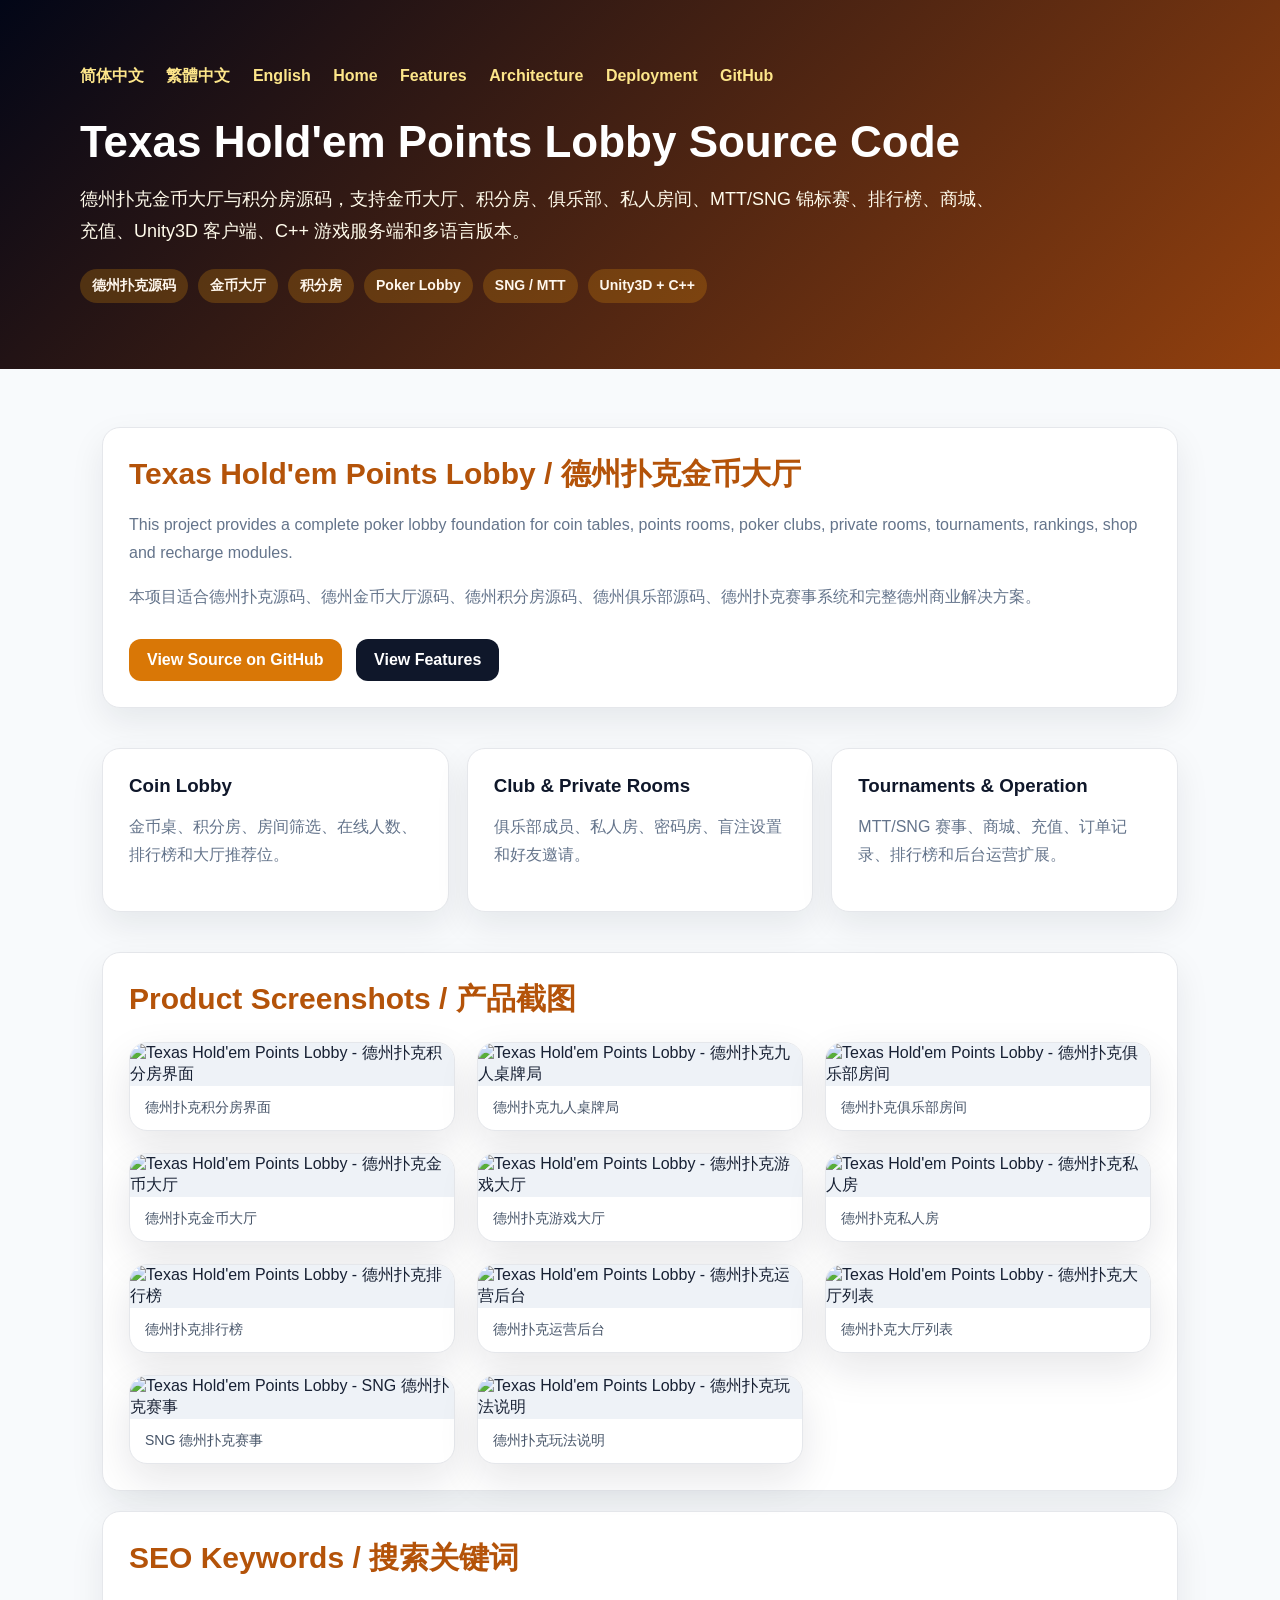
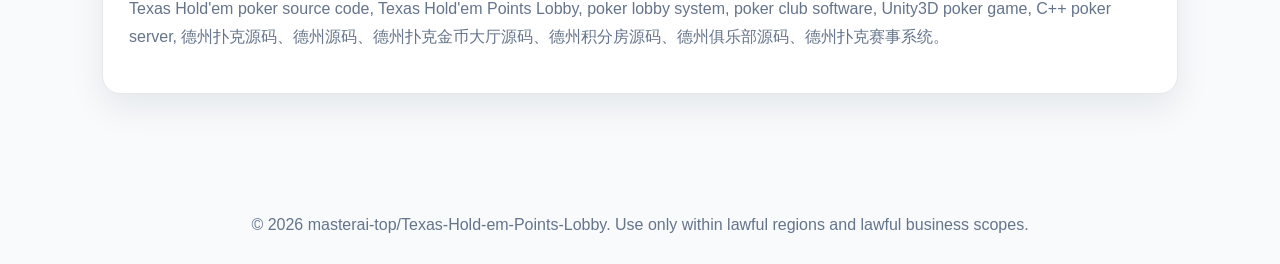
==== docs/index.html @ 61863d90 "Add files via upload" ====
<!doctype html>
<html lang="zh-CN">
<head>
  <meta name="google-site-verification" content="rrp5Uvgzi-1-rMxUBfhV3wjlNrFqzwnqiA4e3qsOLEM" />
  <meta charset="utf-8">
  <meta name="viewport" content="width=device-width, initial-scale=1">
  <title>Texas Hold'em Points Lobby Source Code - 德州扑克金币大厅与积分房源码</title>
  <meta name="description" content="德州扑克金币大厅与积分房源码，支持金币大厅、积分房、俱乐部、私人房间、MTT/SNG 锦标赛、排行榜、商城、充值、Unity3D 客户端、C++ 游戏服务端和多语言版本。">
  <meta name="keywords" content="德州扑克源码, 德州源码, 德州扑克金币大厅源码, 德州积分房源码, 德州俱乐部源码, Texas Hold'em Points Lobby, Poker Lobby System, Unity3D Poker Game, C++ Poker Server">
  <link rel="canonical" href="https://masterai-top.github.io/Texas-Hold-em-Points-Lobby/">
  <link rel="alternate" hreflang="zh-Hans" href="https://masterai-top.github.io/Texas-Hold-em-Points-Lobby/zh-cn/">
  <link rel="alternate" hreflang="zh-Hant" href="https://masterai-top.github.io/Texas-Hold-em-Points-Lobby/zh-tw/">
  <link rel="alternate" hreflang="en" href="https://masterai-top.github.io/Texas-Hold-em-Points-Lobby/en/">
  <link rel="alternate" hreflang="x-default" href="https://masterai-top.github.io/Texas-Hold-em-Points-Lobby/">
  <meta property="og:title" content="Texas Hold'em Points Lobby Source Code">
  <meta property="og:description" content="德州扑克金币大厅与积分房源码，支持金币大厅、积分房、俱乐部、私人房间、MTT/SNG 锦标赛、排行榜、商城充值和多语言版本。">
  <meta property="og:image" content="https://masterai-top.github.io/Texas-Hold-em-Points-Lobby/Assets/screenshots/dating.jpg">
  <style>
    :root {
      --bg:#f8fafc; --card:#ffffff; --text:#172033; --muted:#64748b;
      --gold:#b45309; --gold2:#d97706; --line:#e5e7eb; --dark:#0f172a;
    }
    * { box-sizing:border-box; }
    body { margin:0; font-family:Arial, Helvetica, sans-serif; background:var(--bg); color:var(--text); }
    header { padding:66px 24px; background:linear-gradient(135deg,#020617,#92400e); color:#fff; }
    .wrap { max-width:1120px; margin:0 auto; }
    nav { margin-bottom:30px; }
    nav a { color:#fde68a; margin-right:18px; text-decoration:none; font-weight:700; }
    h1 { font-size:44px; line-height:1.12; margin:18px 0 14px; }
    header p { max-width:920px; color:#fffbeb; font-size:18px; line-height:1.75; }
    main { max-width:1120px; margin:0 auto; padding:38px 22px 72px; }
    h2 { color:var(--gold); font-size:30px; margin:0 0 14px; }
    h3 { margin:0 0 10px; color:#0f172a; }
    p, li { color:var(--muted); line-height:1.75; }
    .card { background:var(--card); border:1px solid var(--line); border-radius:18px; padding:26px; margin:20px 0; box-shadow:0 14px 34px rgba(15,23,42,.08); }
    .grid { display:grid; grid-template-columns:repeat(auto-fit,minmax(240px,1fr)); gap:18px; }
    .badges { display:flex; flex-wrap:wrap; gap:10px; margin-top:22px; }
    .badge { display:inline-block; padding:8px 12px; border-radius:999px; background:rgba(245,158,11,.22); color:#fff7ed; font-size:14px; font-weight:700; }
    .btn { display:inline-block; padding:12px 18px; border-radius:12px; text-decoration:none; font-weight:700; background:var(--gold2); color:#fff; margin-right:10px; margin-top:12px; }
    .btn.secondary { background:var(--dark); }
    .screenshot-grid { display:grid; grid-template-columns:repeat(auto-fit,minmax(260px,1fr)); gap:22px; margin-top:22px; }
    .screenshot-grid figure { margin:0; background:#fff; border:1px solid var(--line); border-radius:18px; overflow:hidden; box-shadow:0 16px 40px rgba(15,23,42,.10); }
    .screenshot-grid img { width:100%; height:auto; display:block; background:#eef2f7; }
    .screenshot-grid figcaption { padding:13px 15px; color:#475569; font-size:14px; border-top:1px solid #eef2f7; }
    code { background:#f1f5f9; padding:2px 6px; border-radius:6px; color:#0f172a; }
    footer { padding:30px; text-align:center; color:var(--muted); }
  </style>
</head>
<body>
  <header>
    <div class="wrap">
      <nav>
        <a href="zh-cn/">简体中文</a>
        <a href="zh-tw/">繁體中文</a>
        <a href="en/">English</a>
        <a href="./">Home</a>
        <a href="features.html">Features</a>
        <a href="architecture.html">Architecture</a>
        <a href="deployment.html">Deployment</a>
        <a href="https://github.com/masterai-top/Texas-Hold-em-Points-Lobby">GitHub</a>
      </nav>
      <h1>Texas Hold'em Points Lobby Source Code</h1>
      <p>德州扑克金币大厅与积分房源码，支持金币大厅、积分房、俱乐部、私人房间、MTT/SNG 锦标赛、排行榜、商城、充值、Unity3D 客户端、C++ 游戏服务端和多语言版本。</p>
      <div class="badges">
        <span class="badge">德州扑克源码</span><span class="badge">金币大厅</span><span class="badge">积分房</span>
        <span class="badge">Poker Lobby</span><span class="badge">SNG / MTT</span><span class="badge">Unity3D + C++</span>
      </div>
    </div>
  </header>
  <main>
    <section class="card">
      <h2>Texas Hold'em Points Lobby / 德州扑克金币大厅</h2>
      <p>This project provides a complete poker lobby foundation for coin tables, points rooms, poker clubs, private rooms, tournaments, rankings, shop and recharge modules.</p>
      <p>本项目适合德州扑克源码、德州金币大厅源码、德州积分房源码、德州俱乐部源码、德州扑克赛事系统和完整德州商业解决方案。</p>
      <a class="btn" href="https://github.com/masterai-top/Texas-Hold-em-Points-Lobby">View Source on GitHub</a>
      <a class="btn secondary" href="features.html">View Features</a>
    </section>
    <section class="grid">
      <div class="card"><h3>Coin Lobby</h3><p>金币桌、积分房、房间筛选、在线人数、排行榜和大厅推荐位。</p></div>
      <div class="card"><h3>Club & Private Rooms</h3><p>俱乐部成员、私人房、密码房、盲注设置和好友邀请。</p></div>
      <div class="card"><h3>Tournaments & Operation</h3><p>MTT/SNG 赛事、商城、充值、订单记录、排行榜和后台运营扩展。</p></div>
    </section>
    <section class="card" id="screenshots">
      <h2>Product Screenshots / 产品截图</h2>
      <div class="screenshot-grid">
        <figure>
          <img src="Assets/screenshots/03.jpg" alt="Texas Hold'em Points Lobby - 德州扑克积分房界面" loading="lazy">
          <figcaption>德州扑克积分房界面</figcaption>
        </figure>
        <figure>
          <img src="Assets/screenshots/06-9.jpg" alt="Texas Hold'em Points Lobby - 德州扑克九人桌牌局" loading="lazy">
          <figcaption>德州扑克九人桌牌局</figcaption>
        </figure>
        <figure>
          <img src="Assets/screenshots/07.jpg" alt="Texas Hold'em Points Lobby - 德州扑克俱乐部房间" loading="lazy">
          <figcaption>德州扑克俱乐部房间</figcaption>
        </figure>
        <figure>
          <img src="Assets/screenshots/08.jpg" alt="Texas Hold'em Points Lobby - 德州扑克金币大厅" loading="lazy">
          <figcaption>德州扑克金币大厅</figcaption>
        </figure>
        <figure>
          <img src="Assets/screenshots/33.png" alt="Texas Hold'em Points Lobby - 德州扑克游戏大厅" loading="lazy">
          <figcaption>德州扑克游戏大厅</figcaption>
        </figure>
        <figure>
          <img src="Assets/screenshots/44.jpg" alt="Texas Hold'em Points Lobby - 德州扑克私人房" loading="lazy">
          <figcaption>德州扑克私人房</figcaption>
        </figure>
        <figure>
          <img src="Assets/screenshots/88.png" alt="Texas Hold'em Points Lobby - 德州扑克排行榜" loading="lazy">
          <figcaption>德州扑克排行榜</figcaption>
        </figure>
        <figure>
          <img src="Assets/screenshots/99.jpg" alt="Texas Hold'em Points Lobby - 德州扑克运营后台" loading="lazy">
          <figcaption>德州扑克运营后台</figcaption>
        </figure>
        <figure>
          <img src="Assets/screenshots/dating.jpg" alt="Texas Hold'em Points Lobby - 德州扑克大厅列表" loading="lazy">
          <figcaption>德州扑克大厅列表</figcaption>
        </figure>
        <figure>
          <img src="Assets/screenshots/sng.jpg" alt="Texas Hold'em Points Lobby - SNG 德州扑克赛事" loading="lazy">
          <figcaption>SNG 德州扑克赛事</figcaption>
        </figure>
        <figure>
          <img src="Assets/screenshots/wanfa.jpg" alt="Texas Hold'em Points Lobby - 德州扑克玩法说明" loading="lazy">
          <figcaption>德州扑克玩法说明</figcaption>
        </figure>
      </div>
    </section>
    <section class="card">
      <h2>SEO Keywords / 搜索关键词</h2>
      <p>Texas Hold'em poker source code, Texas Hold'em Points Lobby, poker lobby system, poker club software, Unity3D poker game, C++ poker server, 德州扑克源码、德州源码、德州扑克金币大厅源码、德州积分房源码、德州俱乐部源码、德州扑克赛事系统。</p>
    </section>
  </main>
  <footer>© 2026 masterai-top/Texas-Hold-em-Points-Lobby. Use only within lawful regions and lawful business scopes.</footer>
</body>
</html>
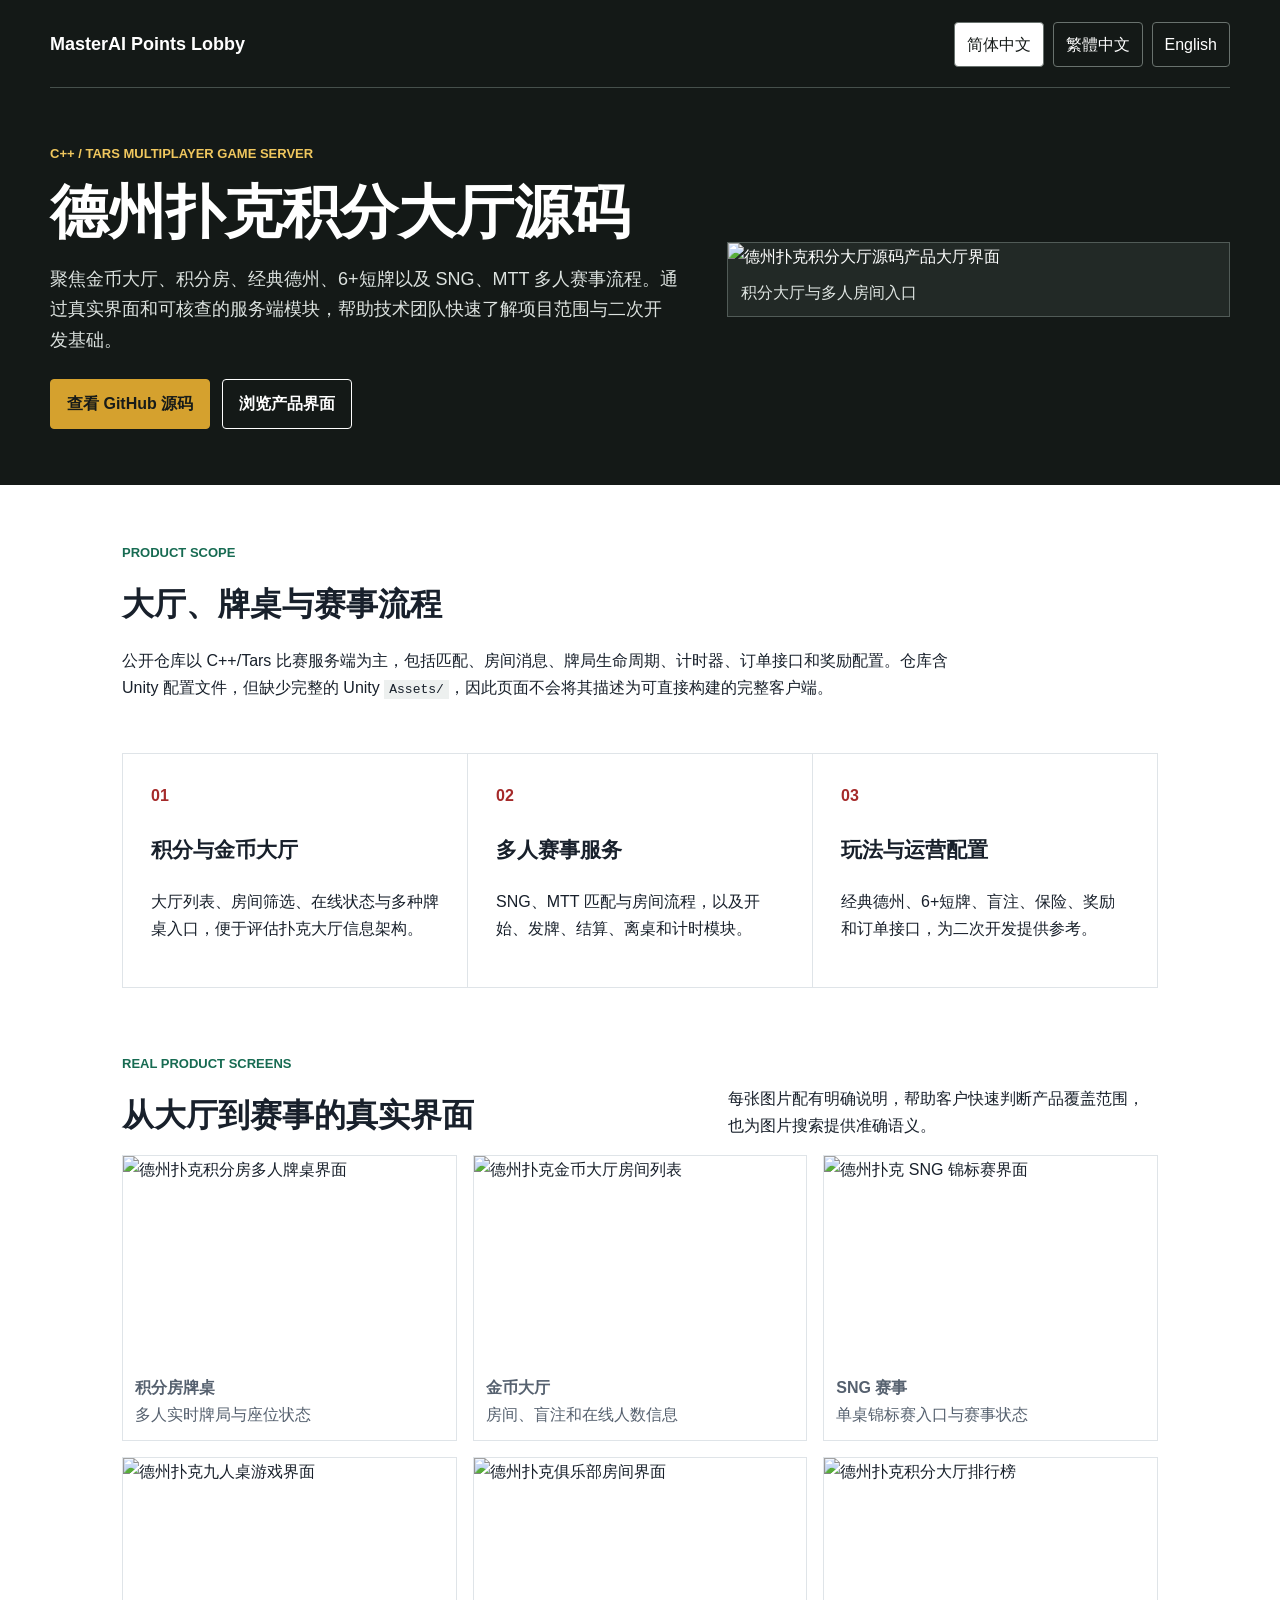
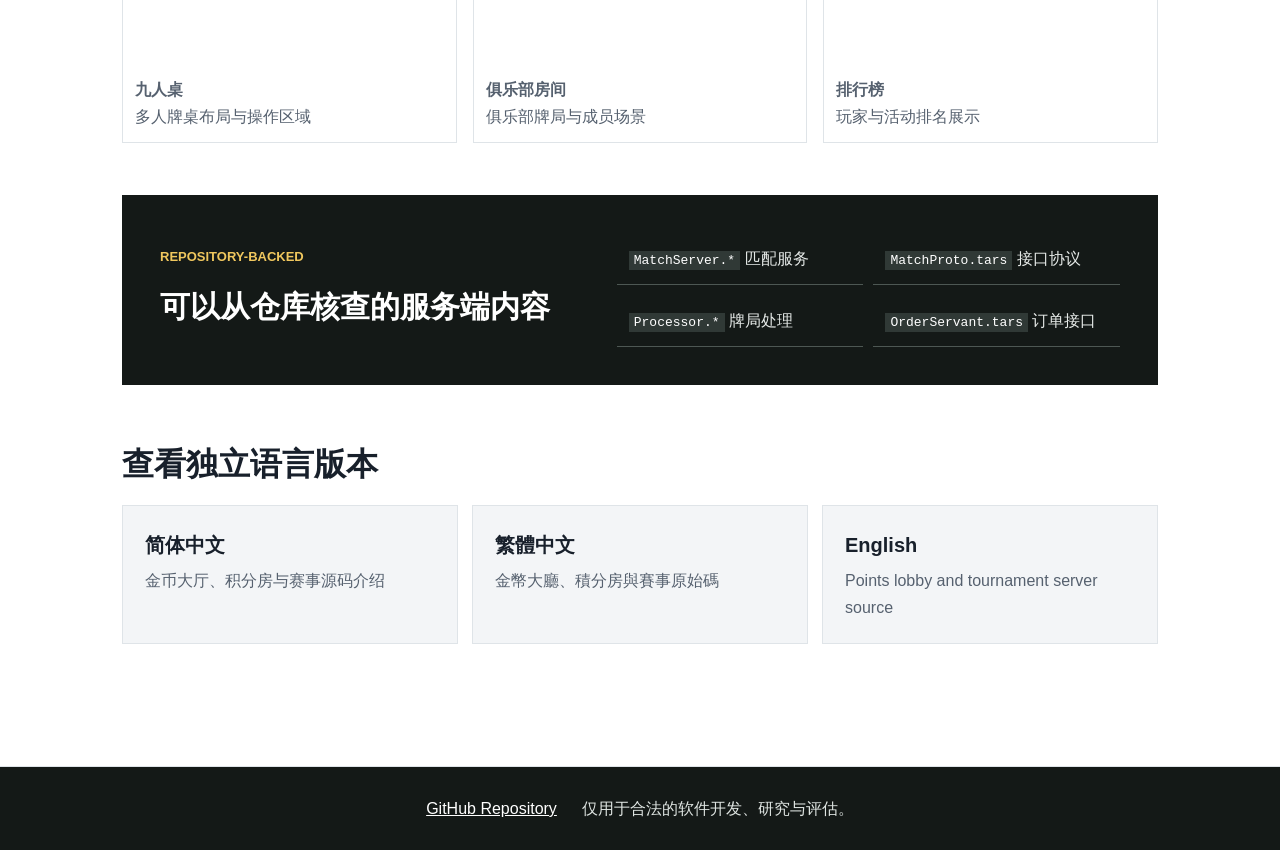
==== commit 3785d9f2: "Add files via upload" ====
--- a/docs/index.html
+++ b/docs/index.html
@@ -1,139 +1,8 @@
-<!doctype html>
-<html lang="zh-CN">
-<head>
-  <meta name="google-site-verification" content="rrp5Uvgzi-1-rMxUBfhV3wjlNrFqzwnqiA4e3qsOLEM" />
-  <meta charset="utf-8">
-  <meta name="viewport" content="width=device-width, initial-scale=1">
-  <title>Texas Hold'em Points Lobby Source Code - 德州扑克金币大厅与积分房源码</title>
-  <meta name="description" content="德州扑克金币大厅与积分房源码，支持金币大厅、积分房、俱乐部、私人房间、MTT/SNG 锦标赛、排行榜、商城、充值、Unity3D 客户端、C++ 游戏服务端和多语言版本。">
-  <meta name="keywords" content="德州扑克源码, 德州源码, 德州扑克金币大厅源码, 德州积分房源码, 德州俱乐部源码, Texas Hold'em Points Lobby, Poker Lobby System, Unity3D Poker Game, C++ Poker Server">
-  <link rel="canonical" href="https://masterai-top.github.io/Texas-Hold-em-Points-Lobby/">
-  <link rel="alternate" hreflang="zh-Hans" href="https://masterai-top.github.io/Texas-Hold-em-Points-Lobby/zh-cn/">
-  <link rel="alternate" hreflang="zh-Hant" href="https://masterai-top.github.io/Texas-Hold-em-Points-Lobby/zh-tw/">
-  <link rel="alternate" hreflang="en" href="https://masterai-top.github.io/Texas-Hold-em-Points-Lobby/en/">
-  <link rel="alternate" hreflang="x-default" href="https://masterai-top.github.io/Texas-Hold-em-Points-Lobby/">
-  <meta property="og:title" content="Texas Hold'em Points Lobby Source Code">
-  <meta property="og:description" content="德州扑克金币大厅与积分房源码，支持金币大厅、积分房、俱乐部、私人房间、MTT/SNG 锦标赛、排行榜、商城充值和多语言版本。">
-  <meta property="og:image" content="https://masterai-top.github.io/Texas-Hold-em-Points-Lobby/Assets/screenshots/dating.jpg">
-  <style>
-    :root {
-      --bg:#f8fafc; --card:#ffffff; --text:#172033; --muted:#64748b;
-      --gold:#b45309; --gold2:#d97706; --line:#e5e7eb; --dark:#0f172a;
-    }
-    * { box-sizing:border-box; }
-    body { margin:0; font-family:Arial, Helvetica, sans-serif; background:var(--bg); color:var(--text); }
-    header { padding:66px 24px; background:linear-gradient(135deg,#020617,#92400e); color:#fff; }
-    .wrap { max-width:1120px; margin:0 auto; }
-    nav { margin-bottom:30px; }
-    nav a { color:#fde68a; margin-right:18px; text-decoration:none; font-weight:700; }
-    h1 { font-size:44px; line-height:1.12; margin:18px 0 14px; }
-    header p { max-width:920px; color:#fffbeb; font-size:18px; line-height:1.75; }
-    main { max-width:1120px; margin:0 auto; padding:38px 22px 72px; }
-    h2 { color:var(--gold); font-size:30px; margin:0 0 14px; }
-    h3 { margin:0 0 10px; color:#0f172a; }
-    p, li { color:var(--muted); line-height:1.75; }
-    .card { background:var(--card); border:1px solid var(--line); border-radius:18px; padding:26px; margin:20px 0; box-shadow:0 14px 34px rgba(15,23,42,.08); }
-    .grid { display:grid; grid-template-columns:repeat(auto-fit,minmax(240px,1fr)); gap:18px; }
-    .badges { display:flex; flex-wrap:wrap; gap:10px; margin-top:22px; }
-    .badge { display:inline-block; padding:8px 12px; border-radius:999px; background:rgba(245,158,11,.22); color:#fff7ed; font-size:14px; font-weight:700; }
-    .btn { display:inline-block; padding:12px 18px; border-radius:12px; text-decoration:none; font-weight:700; background:var(--gold2); color:#fff; margin-right:10px; margin-top:12px; }
-    .btn.secondary { background:var(--dark); }
-    .screenshot-grid { display:grid; grid-template-columns:repeat(auto-fit,minmax(260px,1fr)); gap:22px; margin-top:22px; }
-    .screenshot-grid figure { margin:0; background:#fff; border:1px solid var(--line); border-radius:18px; overflow:hidden; box-shadow:0 16px 40px rgba(15,23,42,.10); }
-    .screenshot-grid img { width:100%; height:auto; display:block; background:#eef2f7; }
-    .screenshot-grid figcaption { padding:13px 15px; color:#475569; font-size:14px; border-top:1px solid #eef2f7; }
-    code { background:#f1f5f9; padding:2px 6px; border-radius:6px; color:#0f172a; }
-    footer { padding:30px; text-align:center; color:var(--muted); }
-  </style>
-</head>
-<body>
-  <header>
-    <div class="wrap">
-      <nav>
-        <a href="zh-cn/">简体中文</a>
-        <a href="zh-tw/">繁體中文</a>
-        <a href="en/">English</a>
-        <a href="./">Home</a>
-        <a href="features.html">Features</a>
-        <a href="architecture.html">Architecture</a>
-        <a href="deployment.html">Deployment</a>
-        <a href="https://github.com/masterai-top/Texas-Hold-em-Points-Lobby">GitHub</a>
-      </nav>
-      <h1>Texas Hold'em Points Lobby Source Code</h1>
-      <p>德州扑克金币大厅与积分房源码，支持金币大厅、积分房、俱乐部、私人房间、MTT/SNG 锦标赛、排行榜、商城、充值、Unity3D 客户端、C++ 游戏服务端和多语言版本。</p>
-      <div class="badges">
-        <span class="badge">德州扑克源码</span><span class="badge">金币大厅</span><span class="badge">积分房</span>
-        <span class="badge">Poker Lobby</span><span class="badge">SNG / MTT</span><span class="badge">Unity3D + C++</span>
-      </div>
-    </div>
-  </header>
-  <main>
-    <section class="card">
-      <h2>Texas Hold'em Points Lobby / 德州扑克金币大厅</h2>
-      <p>This project provides a complete poker lobby foundation for coin tables, points rooms, poker clubs, private rooms, tournaments, rankings, shop and recharge modules.</p>
-      <p>本项目适合德州扑克源码、德州金币大厅源码、德州积分房源码、德州俱乐部源码、德州扑克赛事系统和完整德州商业解决方案。</p>
-      <a class="btn" href="https://github.com/masterai-top/Texas-Hold-em-Points-Lobby">View Source on GitHub</a>
-      <a class="btn secondary" href="features.html">View Features</a>
-    </section>
-    <section class="grid">
-      <div class="card"><h3>Coin Lobby</h3><p>金币桌、积分房、房间筛选、在线人数、排行榜和大厅推荐位。</p></div>
-      <div class="card"><h3>Club & Private Rooms</h3><p>俱乐部成员、私人房、密码房、盲注设置和好友邀请。</p></div>
-      <div class="card"><h3>Tournaments & Operation</h3><p>MTT/SNG 赛事、商城、充值、订单记录、排行榜和后台运营扩展。</p></div>
-    </section>
-    <section class="card" id="screenshots">
-      <h2>Product Screenshots / 产品截图</h2>
-      <div class="screenshot-grid">
-        <figure>
-          <img src="Assets/screenshots/03.jpg" alt="Texas Hold'em Points Lobby - 德州扑克积分房界面" loading="lazy">
-          <figcaption>德州扑克积分房界面</figcaption>
-        </figure>
-        <figure>
-          <img src="Assets/screenshots/06-9.jpg" alt="Texas Hold'em Points Lobby - 德州扑克九人桌牌局" loading="lazy">
-          <figcaption>德州扑克九人桌牌局</figcaption>
-        </figure>
-        <figure>
-          <img src="Assets/screenshots/07.jpg" alt="Texas Hold'em Points Lobby - 德州扑克俱乐部房间" loading="lazy">
-          <figcaption>德州扑克俱乐部房间</figcaption>
-        </figure>
-        <figure>
-          <img src="Assets/screenshots/08.jpg" alt="Texas Hold'em Points Lobby - 德州扑克金币大厅" loading="lazy">
-          <figcaption>德州扑克金币大厅</figcaption>
-        </figure>
-        <figure>
-          <img src="Assets/screenshots/33.png" alt="Texas Hold'em Points Lobby - 德州扑克游戏大厅" loading="lazy">
-          <figcaption>德州扑克游戏大厅</figcaption>
-        </figure>
-        <figure>
-          <img src="Assets/screenshots/44.jpg" alt="Texas Hold'em Points Lobby - 德州扑克私人房" loading="lazy">
-          <figcaption>德州扑克私人房</figcaption>
-        </figure>
-        <figure>
-          <img src="Assets/screenshots/88.png" alt="Texas Hold'em Points Lobby - 德州扑克排行榜" loading="lazy">
-          <figcaption>德州扑克排行榜</figcaption>
-        </figure>
-        <figure>
-          <img src="Assets/screenshots/99.jpg" alt="Texas Hold'em Points Lobby - 德州扑克运营后台" loading="lazy">
-          <figcaption>德州扑克运营后台</figcaption>
-        </figure>
-        <figure>
-          <img src="Assets/screenshots/dating.jpg" alt="Texas Hold'em Points Lobby - 德州扑克大厅列表" loading="lazy">
-          <figcaption>德州扑克大厅列表</figcaption>
-        </figure>
-        <figure>
-          <img src="Assets/screenshots/sng.jpg" alt="Texas Hold'em Points Lobby - SNG 德州扑克赛事" loading="lazy">
-          <figcaption>SNG 德州扑克赛事</figcaption>
-        </figure>
-        <figure>
-          <img src="Assets/screenshots/wanfa.jpg" alt="Texas Hold'em Points Lobby - 德州扑克玩法说明" loading="lazy">
-          <figcaption>德州扑克玩法说明</figcaption>
-        </figure>
-      </div>
-    </section>
-    <section class="card">
-      <h2>SEO Keywords / 搜索关键词</h2>
-      <p>Texas Hold'em poker source code, Texas Hold'em Points Lobby, poker lobby system, poker club software, Unity3D poker game, C++ poker server, 德州扑克源码、德州源码、德州扑克金币大厅源码、德州积分房源码、德州俱乐部源码、德州扑克赛事系统。</p>
-    </section>
-  </main>
-  <footer>© 2026 masterai-top/Texas-Hold-em-Points-Lobby. Use only within lawful regions and lawful business scopes.</footer>
-</body>
-</html>
+<!doctype html><html lang="zh-CN"><head><meta name="google-site-verification" content="rrp5Uvgzi-1-rMxUBfhV3wjlNrFqzwnqiA4e3qsOLEM"><meta charset="utf-8"><meta name="viewport" content="width=device-width,initial-scale=1"><title>德州扑克积分大厅源码 - 金币大厅与 C++ 赛事服务端 | MasterAI</title><meta name="description" content="德州扑克积分大厅源码图文介绍，展示金币大厅、积分房、俱乐部、多人牌桌、SNG 与排行榜，并说明 C++/Tars 匹配和赛事服务端模块。"><meta name="robots" content="index,follow,max-image-preview:large"><link rel="canonical" href="https://masterai-top.github.io/Texas-Hold-em-Points-Lobby/"><link rel="alternate" hreflang="zh-CN" href="https://masterai-top.github.io/Texas-Hold-em-Points-Lobby/zh-cn/"><link rel="alternate" hreflang="zh-TW" href="https://masterai-top.github.io/Texas-Hold-em-Points-Lobby/zh-tw/"><link rel="alternate" hreflang="en" href="https://masterai-top.github.io/Texas-Hold-em-Points-Lobby/en/"><link rel="alternate" hreflang="x-default" href="https://masterai-top.github.io/Texas-Hold-em-Points-Lobby/"><link rel="stylesheet" href="Assets/styles.css"><meta property="og:type" content="website"><meta property="og:title" content="德州扑克积分大厅源码"><meta property="og:description" content="金币大厅、积分房、SNG/MTT 与 C++/Tars 服务端的真实产品界面和源码范围。"><meta property="og:url" content="https://masterai-top.github.io/Texas-Hold-em-Points-Lobby/"><meta property="og:image" content="https://masterai-top.github.io/Texas-Hold-em-Points-Lobby/Assets/screenshots/dating.jpg"><meta name="twitter:card" content="summary_large_image"><script type="application/ld+json">{"@context":"https://schema.org","@type":"SoftwareSourceCode","name":"德州扑克积分大厅源码","alternateName":"Texas Hold'em Points Lobby Source Code","description":"面向金币大厅、积分房和多人赛事的 C++/Tars 服务端源码项目。","url":"https://masterai-top.github.io/Texas-Hold-em-Points-Lobby/","codeRepository":"https://github.com/masterai-top/Texas-Hold-em-Points-Lobby","programmingLanguage":["C++","Tars IDL"],"image":"https://masterai-top.github.io/Texas-Hold-em-Points-Lobby/Assets/screenshots/dating.jpg","inLanguage":"zh-CN"}</script></head><body>
+<header class="product-hero"><div class="topbar"><a class="brand" href="./">MasterAI Points Lobby</a><nav class="language-switch" aria-label="语言选择"><a class="active" href="zh-cn/" lang="zh-CN">简体中文</a><a href="zh-tw/" lang="zh-TW">繁體中文</a><a href="en/" lang="en">English</a></nav></div><div class="hero-layout"><div class="hero-copy"><p class="eyebrow">C++ / Tars Multiplayer Game Server</p><h1>德州扑克积分大厅源码</h1><p>聚焦金币大厅、积分房、经典德州、6+短牌以及 SNG、MTT 多人赛事流程。通过真实界面和可核查的服务端模块，帮助技术团队快速了解项目范围与二次开发基础。</p><div class="actions"><a class="button primary" href="https://github.com/masterai-top/Texas-Hold-em-Points-Lobby">查看 GitHub 源码</a><a class="button ghost" href="#screens">浏览产品界面</a></div></div><figure class="hero-shot"><img src="Assets/screenshots/dating.jpg" alt="德州扑克积分大厅源码产品大厅界面"><figcaption>积分大厅与多人房间入口</figcaption></figure></div></header>
+<main><section class="section-intro"><p class="eyebrow dark">Product Scope</p><h2>大厅、牌桌与赛事流程</h2><p>公开仓库以 C++/Tars 比赛服务端为主，包括匹配、房间消息、牌局生命周期、计时器、订单接口和奖励配置。仓库含 Unity 配置文件，但缺少完整的 Unity <code>Assets/</code>，因此页面不会将其描述为可直接构建的完整客户端。</p></section>
+<section class="feature-grid"><article class="feature"><span>01</span><h3>积分与金币大厅</h3><p>大厅列表、房间筛选、在线状态与多种牌桌入口，便于评估扑克大厅信息架构。</p></article><article class="feature"><span>02</span><h3>多人赛事服务</h3><p>SNG、MTT 匹配与房间流程，以及开始、发牌、结算、离桌和计时模块。</p></article><article class="feature"><span>03</span><h3>玩法与运营配置</h3><p>经典德州、6+短牌、盲注、保险、奖励和订单接口，为二次开发提供参考。</p></article></section>
+<section id="screens"><div class="section-heading"><div><p class="eyebrow dark">Real Product Screens</p><h2>从大厅到赛事的真实界面</h2></div><p>每张图片配有明确说明，帮助客户快速判断产品覆盖范围，也为图片搜索提供准确语义。</p></div><div class="gallery gallery-featured"><figure><img src="Assets/screenshots/03.jpg" alt="德州扑克积分房多人牌桌界面" loading="lazy"><figcaption><strong>积分房牌桌</strong><br>多人实时牌局与座位状态</figcaption></figure><figure><img src="Assets/screenshots/dating.jpg" alt="德州扑克金币大厅房间列表" loading="lazy"><figcaption><strong>金币大厅</strong><br>房间、盲注和在线人数信息</figcaption></figure><figure><img src="Assets/screenshots/sng.jpg" alt="德州扑克 SNG 锦标赛界面" loading="lazy"><figcaption><strong>SNG 赛事</strong><br>单桌锦标赛入口与赛事状态</figcaption></figure><figure><img src="Assets/screenshots/06-9.jpg" alt="德州扑克九人桌游戏界面" loading="lazy"><figcaption><strong>九人桌</strong><br>多人牌桌布局与操作区域</figcaption></figure><figure><img src="Assets/screenshots/07.jpg" alt="德州扑克俱乐部房间界面" loading="lazy"><figcaption><strong>俱乐部房间</strong><br>俱乐部牌局与成员场景</figcaption></figure><figure><img src="Assets/screenshots/88.png" alt="德州扑克积分大厅排行榜" loading="lazy"><figcaption><strong>排行榜</strong><br>玩家与活动排名展示</figcaption></figure></div></section>
+<section class="tech-band"><div><p class="eyebrow">Repository-backed</p><h2>可以从仓库核查的服务端内容</h2></div><div class="tech-list"><p><code>MatchServer.*</code> 匹配服务</p><p><code>MatchProto.tars</code> 接口协议</p><p><code>Processor.*</code> 牌局处理</p><p><code>OrderServant.tars</code> 订单接口</p></div></section>
+<section class="language-cards"><h2>查看独立语言版本</h2><div class="language-grid"><a href="zh-cn/"><strong>简体中文</strong><span>金币大厅、积分房与赛事源码介绍</span></a><a href="zh-tw/"><strong>繁體中文</strong><span>金幣大廳、積分房與賽事原始碼</span></a><a href="en/"><strong>English</strong><span>Points lobby and tournament server source</span></a></div></section></main>
+<footer><a href="https://github.com/masterai-top/Texas-Hold-em-Points-Lobby">GitHub Repository</a><span>仅用于合法的软件开发、研究与评估。</span></footer></body></html>
--- a/docs/Assets/styles.css
+++ b/docs/Assets/styles.css
@@ -0,0 +1,3 @@
+:root{--ink:#18202b;--muted:#56616f;--paper:#fff;--soft:#f3f5f7;--line:#dfe4e8;--red:#a52a2a;--green:#176b52;--gold:#d5a12e;--night:#141917}*{box-sizing:border-box}body{margin:0;color:var(--ink);background:var(--paper);font-family:Arial,"Microsoft YaHei",sans-serif;line-height:1.7}a{color:var(--green)}header{background:#17201d;color:#fff;padding:18px 22px 48px}nav,.wrap{max-width:1080px;margin:auto}nav{display:flex;gap:18px;flex-wrap:wrap;margin-bottom:38px}nav a{color:#fff;text-decoration:none}h1{max-width:900px;font-size:clamp(32px,5vw,52px);line-height:1.16;margin:0 0 16px;letter-spacing:0}header p{max-width:850px;color:#e2e8e5;font-size:18px}.actions{display:flex;gap:12px;flex-wrap:wrap;margin-top:24px}.button{display:inline-block;padding:10px 16px;background:#fff;color:#17201d;text-decoration:none;font-weight:700;border:1px solid #fff;border-radius:4px}main{max-width:1080px;margin:auto;padding:44px 22px 70px}section{margin-bottom:52px}h2{font-size:28px;margin-bottom:14px;border-bottom:2px solid var(--red);padding-bottom:8px;letter-spacing:0}.grid{display:grid;grid-template-columns:repeat(3,1fr);gap:20px}.item{border-top:3px solid var(--green);padding:18px 0}.gallery{display:grid;grid-template-columns:repeat(3,1fr);gap:16px}.gallery figure{margin:0;border:1px solid var(--line);background:var(--soft)}.gallery img{display:block;width:100%;aspect-ratio:16/10;object-fit:cover}.gallery figcaption{padding:10px 12px;color:var(--muted)}table{width:100%;border-collapse:collapse}th,td{text-align:left;padding:12px;border-bottom:1px solid var(--line)}.note{padding:18px;border-left:4px solid var(--red);background:var(--soft)}footer{padding:28px 22px;text-align:center;border-top:1px solid var(--line);color:var(--muted)}code{background:#edf0ef;padding:2px 5px}
+.product-hero{padding:22px 24px 56px;background:var(--night)}.topbar{max-width:1180px;margin:auto;display:flex;align-items:center;justify-content:space-between;gap:22px;padding-bottom:20px;border-bottom:1px solid #46504c}.brand{color:#fff;text-decoration:none;font-size:18px;font-weight:700}.language-switch{display:flex;gap:9px;flex-wrap:wrap;margin:0}.language-switch a{margin:0;padding:8px 12px;border:1px solid #69726e;color:#fff;border-radius:4px}.language-switch a:hover,.language-switch .active{background:#fff;color:var(--night)}.hero-layout{max-width:1180px;margin:42px auto 0;display:grid;grid-template-columns:minmax(0,1fr) minmax(360px,.8fr);align-items:center;gap:48px}.hero-copy h1{font-size:clamp(36px,5vw,58px);margin:9px 0 18px}.hero-copy>p:not(.eyebrow){color:#dce2df;max-width:680px;font-size:18px}.eyebrow{text-transform:uppercase;color:#f0c75e;font-size:13px;font-weight:700;letter-spacing:0}.eyebrow.dark{color:var(--green)}.hero-shot{margin:0;border:1px solid #515b57;background:#222926}.hero-shot img{width:100%;display:block}.hero-shot figcaption{padding:9px 13px;color:#dfe5e2}.button.primary{background:var(--gold);color:#171b19;border-color:var(--gold)}.button.ghost{background:transparent;color:#fff}.section-intro{max-width:850px}.section-intro h2,.section-heading h2,.language-cards h2{font-size:32px;border:0;padding:0;margin:5px 0 13px;color:var(--ink)}.feature-grid{display:grid;grid-template-columns:repeat(3,1fr);gap:1px;background:var(--line);border:1px solid var(--line)}.feature{background:#fff;padding:28px;min-height:220px}.feature span{color:var(--red);font-weight:700}.feature h3{font-size:21px;margin-top:22px}.section-heading{display:flex;justify-content:space-between;gap:40px;align-items:end}.section-heading>p{max-width:430px}.gallery-featured{grid-template-columns:repeat(3,1fr)}.gallery-featured figure{background:#fff}.gallery-featured figcaption{min-height:76px}.tech-band{display:grid;grid-template-columns:.9fr 1.1fr;gap:45px;background:var(--night);color:#fff;padding:38px}.tech-band h2{color:#fff;border:0;margin:5px 0;font-size:30px}.tech-list{display:grid;grid-template-columns:1fr 1fr;gap:10px}.tech-list p{margin:0;border-bottom:1px solid #4d5753;padding:12px;color:#e5e9e7}.tech-list code{background:#303936;color:#fff}.language-grid{display:grid;grid-template-columns:repeat(3,1fr);gap:14px}.language-grid a{display:flex;flex-direction:column;text-decoration:none;border:1px solid var(--line);padding:22px;background:var(--soft)}.language-grid strong{font-size:20px;color:var(--ink)}.language-grid span{color:var(--muted);margin-top:5px}footer{display:flex;justify-content:center;gap:25px;flex-wrap:wrap;background:var(--night);color:#dfe5e2}footer a{color:#fff}
+@media(max-width:820px){.hero-layout,.tech-band{grid-template-columns:1fr}.feature-grid,.gallery-featured,.language-grid{grid-template-columns:1fr 1fr}.section-heading{display:block}}@media(max-width:560px){.grid,.gallery,.feature-grid,.gallery-featured,.language-grid,.tech-list{grid-template-columns:1fr}.topbar{align-items:flex-start}.hero-layout{margin-top:30px}.product-hero{padding-left:18px;padding-right:18px}}
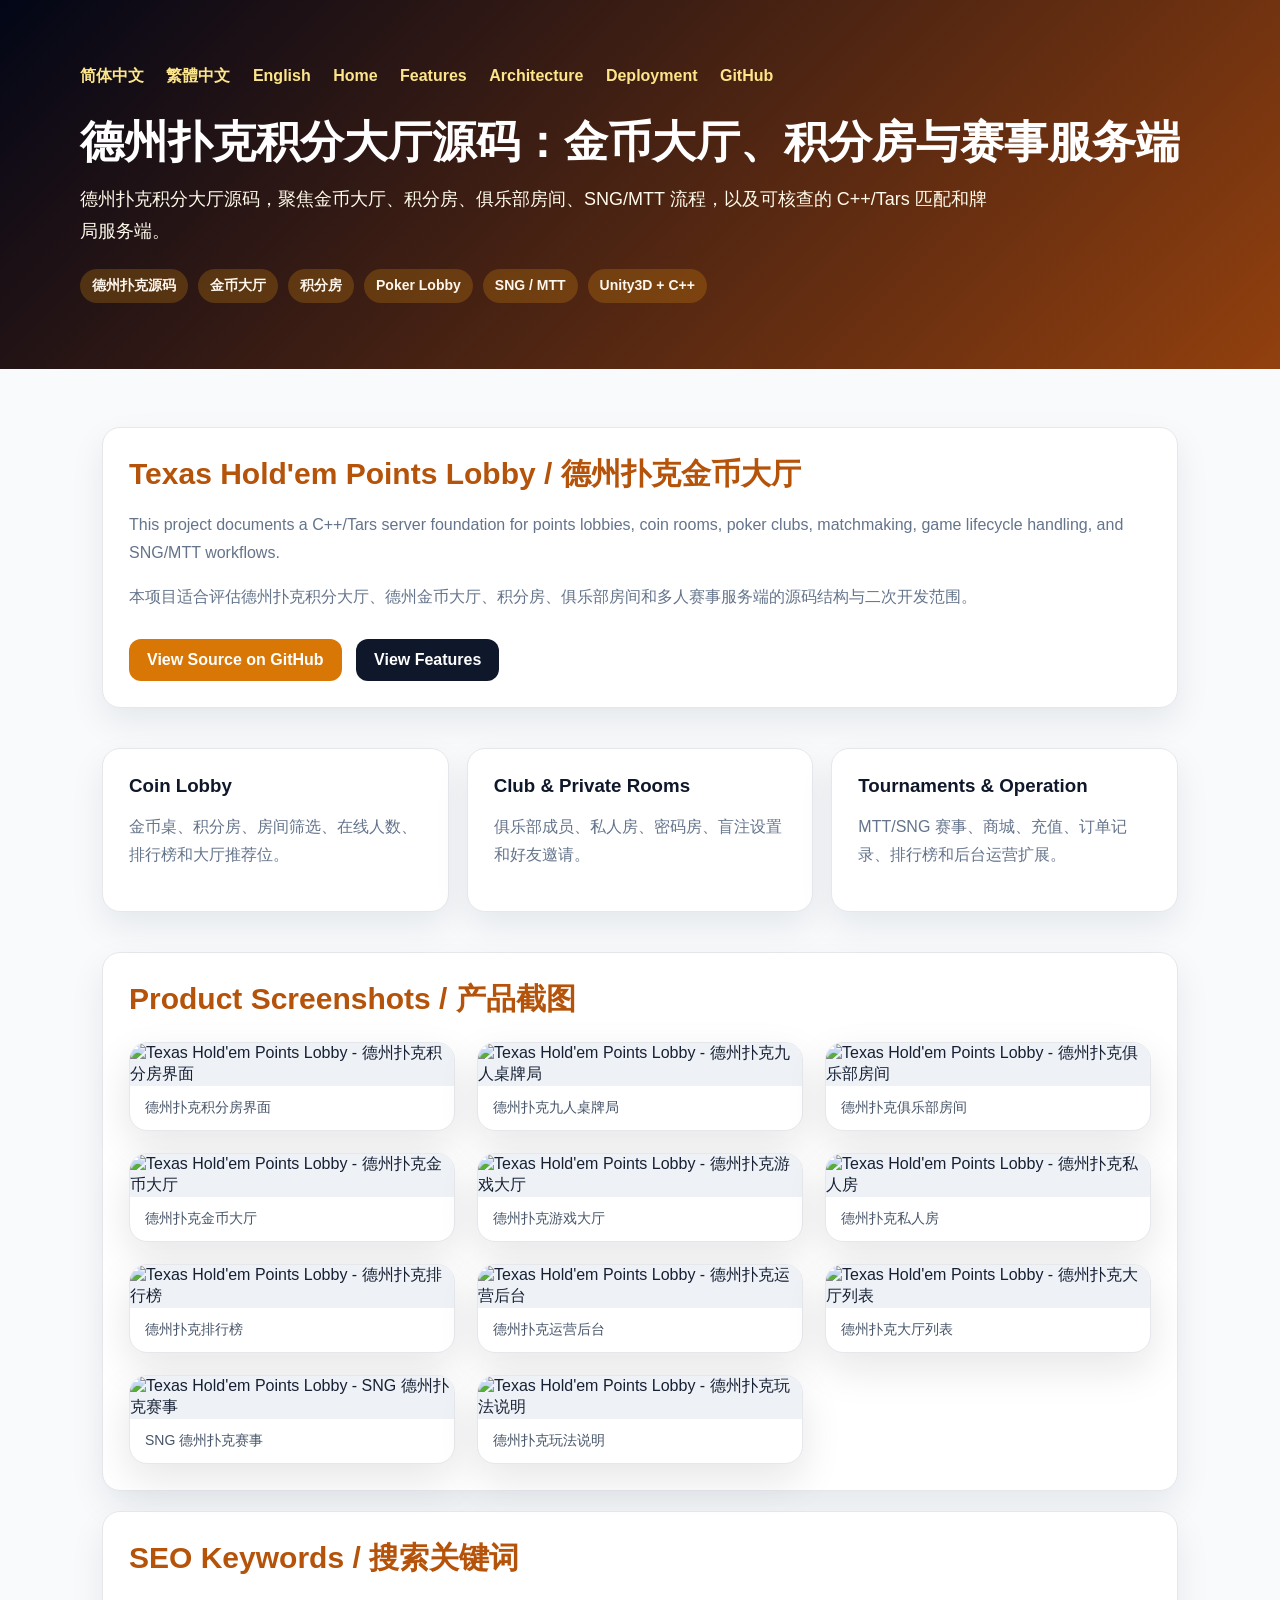
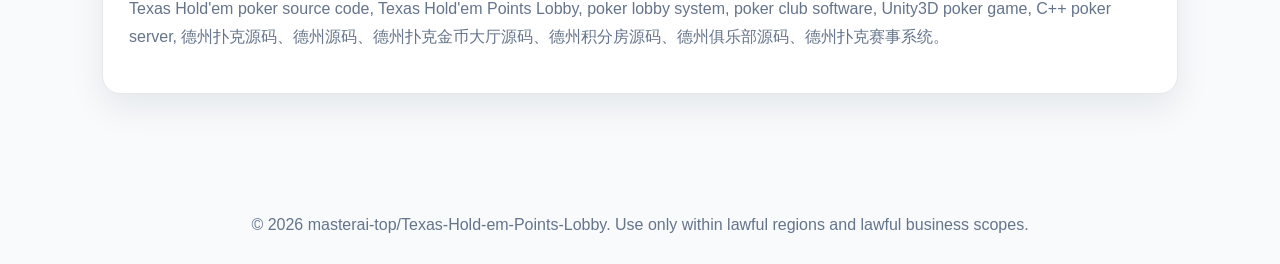
==== commit 73e27524: "Add files via upload" ====
--- a/docs/index.html
+++ b/docs/index.html
@@ -1,8 +1,139 @@
-<!doctype html><html lang="zh-CN"><head><meta name="google-site-verification" content="rrp5Uvgzi-1-rMxUBfhV3wjlNrFqzwnqiA4e3qsOLEM"><meta charset="utf-8"><meta name="viewport" content="width=device-width,initial-scale=1"><title>德州扑克积分大厅源码 - 金币大厅与 C++ 赛事服务端 | MasterAI</title><meta name="description" content="德州扑克积分大厅源码图文介绍，展示金币大厅、积分房、俱乐部、多人牌桌、SNG 与排行榜，并说明 C++/Tars 匹配和赛事服务端模块。"><meta name="robots" content="index,follow,max-image-preview:large"><link rel="canonical" href="https://masterai-top.github.io/Texas-Hold-em-Points-Lobby/"><link rel="alternate" hreflang="zh-CN" href="https://masterai-top.github.io/Texas-Hold-em-Points-Lobby/zh-cn/"><link rel="alternate" hreflang="zh-TW" href="https://masterai-top.github.io/Texas-Hold-em-Points-Lobby/zh-tw/"><link rel="alternate" hreflang="en" href="https://masterai-top.github.io/Texas-Hold-em-Points-Lobby/en/"><link rel="alternate" hreflang="x-default" href="https://masterai-top.github.io/Texas-Hold-em-Points-Lobby/"><link rel="stylesheet" href="Assets/styles.css"><meta property="og:type" content="website"><meta property="og:title" content="德州扑克积分大厅源码"><meta property="og:description" content="金币大厅、积分房、SNG/MTT 与 C++/Tars 服务端的真实产品界面和源码范围。"><meta property="og:url" content="https://masterai-top.github.io/Texas-Hold-em-Points-Lobby/"><meta property="og:image" content="https://masterai-top.github.io/Texas-Hold-em-Points-Lobby/Assets/screenshots/dating.jpg"><meta name="twitter:card" content="summary_large_image"><script type="application/ld+json">{"@context":"https://schema.org","@type":"SoftwareSourceCode","name":"德州扑克积分大厅源码","alternateName":"Texas Hold'em Points Lobby Source Code","description":"面向金币大厅、积分房和多人赛事的 C++/Tars 服务端源码项目。","url":"https://masterai-top.github.io/Texas-Hold-em-Points-Lobby/","codeRepository":"https://github.com/masterai-top/Texas-Hold-em-Points-Lobby","programmingLanguage":["C++","Tars IDL"],"image":"https://masterai-top.github.io/Texas-Hold-em-Points-Lobby/Assets/screenshots/dating.jpg","inLanguage":"zh-CN"}</script></head><body>
-<header class="product-hero"><div class="topbar"><a class="brand" href="./">MasterAI Points Lobby</a><nav class="language-switch" aria-label="语言选择"><a class="active" href="zh-cn/" lang="zh-CN">简体中文</a><a href="zh-tw/" lang="zh-TW">繁體中文</a><a href="en/" lang="en">English</a></nav></div><div class="hero-layout"><div class="hero-copy"><p class="eyebrow">C++ / Tars Multiplayer Game Server</p><h1>德州扑克积分大厅源码</h1><p>聚焦金币大厅、积分房、经典德州、6+短牌以及 SNG、MTT 多人赛事流程。通过真实界面和可核查的服务端模块，帮助技术团队快速了解项目范围与二次开发基础。</p><div class="actions"><a class="button primary" href="https://github.com/masterai-top/Texas-Hold-em-Points-Lobby">查看 GitHub 源码</a><a class="button ghost" href="#screens">浏览产品界面</a></div></div><figure class="hero-shot"><img src="Assets/screenshots/dating.jpg" alt="德州扑克积分大厅源码产品大厅界面"><figcaption>积分大厅与多人房间入口</figcaption></figure></div></header>
-<main><section class="section-intro"><p class="eyebrow dark">Product Scope</p><h2>大厅、牌桌与赛事流程</h2><p>公开仓库以 C++/Tars 比赛服务端为主，包括匹配、房间消息、牌局生命周期、计时器、订单接口和奖励配置。仓库含 Unity 配置文件，但缺少完整的 Unity <code>Assets/</code>，因此页面不会将其描述为可直接构建的完整客户端。</p></section>
-<section class="feature-grid"><article class="feature"><span>01</span><h3>积分与金币大厅</h3><p>大厅列表、房间筛选、在线状态与多种牌桌入口，便于评估扑克大厅信息架构。</p></article><article class="feature"><span>02</span><h3>多人赛事服务</h3><p>SNG、MTT 匹配与房间流程，以及开始、发牌、结算、离桌和计时模块。</p></article><article class="feature"><span>03</span><h3>玩法与运营配置</h3><p>经典德州、6+短牌、盲注、保险、奖励和订单接口，为二次开发提供参考。</p></article></section>
-<section id="screens"><div class="section-heading"><div><p class="eyebrow dark">Real Product Screens</p><h2>从大厅到赛事的真实界面</h2></div><p>每张图片配有明确说明，帮助客户快速判断产品覆盖范围，也为图片搜索提供准确语义。</p></div><div class="gallery gallery-featured"><figure><img src="Assets/screenshots/03.jpg" alt="德州扑克积分房多人牌桌界面" loading="lazy"><figcaption><strong>积分房牌桌</strong><br>多人实时牌局与座位状态</figcaption></figure><figure><img src="Assets/screenshots/dating.jpg" alt="德州扑克金币大厅房间列表" loading="lazy"><figcaption><strong>金币大厅</strong><br>房间、盲注和在线人数信息</figcaption></figure><figure><img src="Assets/screenshots/sng.jpg" alt="德州扑克 SNG 锦标赛界面" loading="lazy"><figcaption><strong>SNG 赛事</strong><br>单桌锦标赛入口与赛事状态</figcaption></figure><figure><img src="Assets/screenshots/06-9.jpg" alt="德州扑克九人桌游戏界面" loading="lazy"><figcaption><strong>九人桌</strong><br>多人牌桌布局与操作区域</figcaption></figure><figure><img src="Assets/screenshots/07.jpg" alt="德州扑克俱乐部房间界面" loading="lazy"><figcaption><strong>俱乐部房间</strong><br>俱乐部牌局与成员场景</figcaption></figure><figure><img src="Assets/screenshots/88.png" alt="德州扑克积分大厅排行榜" loading="lazy"><figcaption><strong>排行榜</strong><br>玩家与活动排名展示</figcaption></figure></div></section>
-<section class="tech-band"><div><p class="eyebrow">Repository-backed</p><h2>可以从仓库核查的服务端内容</h2></div><div class="tech-list"><p><code>MatchServer.*</code> 匹配服务</p><p><code>MatchProto.tars</code> 接口协议</p><p><code>Processor.*</code> 牌局处理</p><p><code>OrderServant.tars</code> 订单接口</p></div></section>
-<section class="language-cards"><h2>查看独立语言版本</h2><div class="language-grid"><a href="zh-cn/"><strong>简体中文</strong><span>金币大厅、积分房与赛事源码介绍</span></a><a href="zh-tw/"><strong>繁體中文</strong><span>金幣大廳、積分房與賽事原始碼</span></a><a href="en/"><strong>English</strong><span>Points lobby and tournament server source</span></a></div></section></main>
-<footer><a href="https://github.com/masterai-top/Texas-Hold-em-Points-Lobby">GitHub Repository</a><span>仅用于合法的软件开发、研究与评估。</span></footer></body></html>
+<!doctype html>
+<html lang="zh-CN">
+<head>
+  <meta name="google-site-verification" content="rrp5Uvgzi-1-rMxUBfhV3wjlNrFqzwnqiA4e3qsOLEM" />
+  <meta charset="utf-8">
+  <meta name="viewport" content="width=device-width, initial-scale=1">
+  <title>德州扑克积分大厅源码 - 金币大厅、积分房与 C++/Tars 服务端</title>
+  <meta name="description" content="德州扑克积分大厅源码，聚焦金币大厅、积分房、俱乐部房间、SNG/MTT 流程，以及可核查的 C++/Tars 匹配和牌局服务端。">
+  <meta name="keywords" content="德州扑克源码, 德州源码, 德州扑克金币大厅源码, 德州积分房源码, 德州俱乐部源码, Texas Hold'em Points Lobby, Poker Lobby System, Unity3D Poker Game, C++ Poker Server">
+  <link rel="canonical" href="https://masterai-top.github.io/Texas-Hold-em-Points-Lobby/">
+  <link rel="alternate" hreflang="zh-Hans" href="https://masterai-top.github.io/Texas-Hold-em-Points-Lobby/zh-cn/">
+  <link rel="alternate" hreflang="zh-Hant" href="https://masterai-top.github.io/Texas-Hold-em-Points-Lobby/zh-tw/">
+  <link rel="alternate" hreflang="en" href="https://masterai-top.github.io/Texas-Hold-em-Points-Lobby/en/">
+  <link rel="alternate" hreflang="x-default" href="https://masterai-top.github.io/Texas-Hold-em-Points-Lobby/">
+  <meta property="og:title" content="Texas Hold'em Points Lobby Source Code">
+  <meta property="og:description" content="德州扑克金币大厅与积分房源码，支持金币大厅、积分房、俱乐部、私人房间、MTT/SNG 锦标赛、排行榜、商城充值和多语言版本。">
+  <meta property="og:image" content="https://masterai-top.github.io/Texas-Hold-em-Points-Lobby/Assets/screenshots/dating.jpg">
+  <style>
+    :root {
+      --bg:#f8fafc; --card:#ffffff; --text:#172033; --muted:#64748b;
+      --gold:#b45309; --gold2:#d97706; --line:#e5e7eb; --dark:#0f172a;
+    }
+    * { box-sizing:border-box; }
+    body { margin:0; font-family:Arial, Helvetica, sans-serif; background:var(--bg); color:var(--text); }
+    header { padding:66px 24px; background:linear-gradient(135deg,#020617,#92400e); color:#fff; }
+    .wrap { max-width:1120px; margin:0 auto; }
+    nav { margin-bottom:30px; }
+    nav a { color:#fde68a; margin-right:18px; text-decoration:none; font-weight:700; }
+    h1 { font-size:44px; line-height:1.12; margin:18px 0 14px; }
+    header p { max-width:920px; color:#fffbeb; font-size:18px; line-height:1.75; }
+    main { max-width:1120px; margin:0 auto; padding:38px 22px 72px; }
+    h2 { color:var(--gold); font-size:30px; margin:0 0 14px; }
+    h3 { margin:0 0 10px; color:#0f172a; }
+    p, li { color:var(--muted); line-height:1.75; }
+    .card { background:var(--card); border:1px solid var(--line); border-radius:18px; padding:26px; margin:20px 0; box-shadow:0 14px 34px rgba(15,23,42,.08); }
+    .grid { display:grid; grid-template-columns:repeat(auto-fit,minmax(240px,1fr)); gap:18px; }
+    .badges { display:flex; flex-wrap:wrap; gap:10px; margin-top:22px; }
+    .badge { display:inline-block; padding:8px 12px; border-radius:999px; background:rgba(245,158,11,.22); color:#fff7ed; font-size:14px; font-weight:700; }
+    .btn { display:inline-block; padding:12px 18px; border-radius:12px; text-decoration:none; font-weight:700; background:var(--gold2); color:#fff; margin-right:10px; margin-top:12px; }
+    .btn.secondary { background:var(--dark); }
+    .screenshot-grid { display:grid; grid-template-columns:repeat(auto-fit,minmax(260px,1fr)); gap:22px; margin-top:22px; }
+    .screenshot-grid figure { margin:0; background:#fff; border:1px solid var(--line); border-radius:18px; overflow:hidden; box-shadow:0 16px 40px rgba(15,23,42,.10); }
+    .screenshot-grid img { width:100%; height:auto; display:block; background:#eef2f7; }
+    .screenshot-grid figcaption { padding:13px 15px; color:#475569; font-size:14px; border-top:1px solid #eef2f7; }
+    code { background:#f1f5f9; padding:2px 6px; border-radius:6px; color:#0f172a; }
+    footer { padding:30px; text-align:center; color:var(--muted); }
+  </style>
+</head>
+<body>
+  <header>
+    <div class="wrap">
+      <nav>
+        <a href="zh-cn/index.html">简体中文</a>
+        <a href="zh-tw/index.html">繁體中文</a>
+        <a href="en/index.html">English</a>
+        <a href="index.html">Home</a>
+        <a href="#features">Features</a>
+        <a href="#architecture">Architecture</a>
+        <a href="https://github.com/masterai-top/Texas-Hold-em-Points-Lobby/blob/main/docs/build-guide.md">Deployment</a>
+        <a href="https://github.com/masterai-top/Texas-Hold-em-Points-Lobby">GitHub</a>
+      </nav>
+      <h1>德州扑克积分大厅源码：金币大厅、积分房与赛事服务端</h1>
+      <p>德州扑克积分大厅源码，聚焦金币大厅、积分房、俱乐部房间、SNG/MTT 流程，以及可核查的 C++/Tars 匹配和牌局服务端。</p>
+      <div class="badges">
+        <span class="badge">德州扑克源码</span><span class="badge">金币大厅</span><span class="badge">积分房</span>
+        <span class="badge">Poker Lobby</span><span class="badge">SNG / MTT</span><span class="badge">Unity3D + C++</span>
+      </div>
+    </div>
+  </header>
+  <main>
+    <section class="card">
+      <h2>Texas Hold'em Points Lobby / 德州扑克金币大厅</h2>
+      <p>This project documents a C++/Tars server foundation for points lobbies, coin rooms, poker clubs, matchmaking, game lifecycle handling, and SNG/MTT workflows.</p>
+      <p>本项目适合评估德州扑克积分大厅、德州金币大厅、积分房、俱乐部房间和多人赛事服务端的源码结构与二次开发范围。</p>
+      <a class="btn" href="https://github.com/masterai-top/Texas-Hold-em-Points-Lobby">View Source on GitHub</a>
+      <a class="btn secondary" href="#features">View Features</a>
+    </section>
+    <section class="grid" id="features">
+      <div class="card"><h3>Coin Lobby</h3><p>金币桌、积分房、房间筛选、在线人数、排行榜和大厅推荐位。</p></div>
+      <div class="card"><h3>Club & Private Rooms</h3><p>俱乐部成员、私人房、密码房、盲注设置和好友邀请。</p></div>
+      <div class="card"><h3>Tournaments & Operation</h3><p>MTT/SNG 赛事、商城、充值、订单记录、排行榜和后台运营扩展。</p></div>
+    </section>
+    <section class="card" id="screenshots">
+      <h2>Product Screenshots / 产品截图</h2>
+      <div class="screenshot-grid">
+        <figure>
+          <img src="Assets/screenshots/03.jpg" alt="Texas Hold'em Points Lobby - 德州扑克积分房界面" loading="lazy">
+          <figcaption>德州扑克积分房界面</figcaption>
+        </figure>
+        <figure>
+          <img src="Assets/screenshots/06-9.jpg" alt="Texas Hold'em Points Lobby - 德州扑克九人桌牌局" loading="lazy">
+          <figcaption>德州扑克九人桌牌局</figcaption>
+        </figure>
+        <figure>
+          <img src="Assets/screenshots/07.jpg" alt="Texas Hold'em Points Lobby - 德州扑克俱乐部房间" loading="lazy">
+          <figcaption>德州扑克俱乐部房间</figcaption>
+        </figure>
+        <figure>
+          <img src="Assets/screenshots/08.jpg" alt="Texas Hold'em Points Lobby - 德州扑克金币大厅" loading="lazy">
+          <figcaption>德州扑克金币大厅</figcaption>
+        </figure>
+        <figure>
+          <img src="Assets/screenshots/33.png" alt="Texas Hold'em Points Lobby - 德州扑克游戏大厅" loading="lazy">
+          <figcaption>德州扑克游戏大厅</figcaption>
+        </figure>
+        <figure>
+          <img src="Assets/screenshots/44.jpg" alt="Texas Hold'em Points Lobby - 德州扑克私人房" loading="lazy">
+          <figcaption>德州扑克私人房</figcaption>
+        </figure>
+        <figure>
+          <img src="Assets/screenshots/88.png" alt="Texas Hold'em Points Lobby - 德州扑克排行榜" loading="lazy">
+          <figcaption>德州扑克排行榜</figcaption>
+        </figure>
+        <figure>
+          <img src="Assets/screenshots/99.jpg" alt="Texas Hold'em Points Lobby - 德州扑克运营后台" loading="lazy">
+          <figcaption>德州扑克运营后台</figcaption>
+        </figure>
+        <figure>
+          <img src="Assets/screenshots/dating.jpg" alt="Texas Hold'em Points Lobby - 德州扑克大厅列表" loading="lazy">
+          <figcaption>德州扑克大厅列表</figcaption>
+        </figure>
+        <figure>
+          <img src="Assets/screenshots/sng.jpg" alt="Texas Hold'em Points Lobby - SNG 德州扑克赛事" loading="lazy">
+          <figcaption>SNG 德州扑克赛事</figcaption>
+        </figure>
+        <figure>
+          <img src="Assets/screenshots/wanfa.jpg" alt="Texas Hold'em Points Lobby - 德州扑克玩法说明" loading="lazy">
+          <figcaption>德州扑克玩法说明</figcaption>
+        </figure>
+      </div>
+    </section>
+    <section class="card">
+      <h2>SEO Keywords / 搜索关键词</h2>
+      <p>Texas Hold'em poker source code, Texas Hold'em Points Lobby, poker lobby system, poker club software, Unity3D poker game, C++ poker server, 德州扑克源码、德州源码、德州扑克金币大厅源码、德州积分房源码、德州俱乐部源码、德州扑克赛事系统。</p>
+    </section>
+  </main>
+  <footer>© 2026 masterai-top/Texas-Hold-em-Points-Lobby. Use only within lawful regions and lawful business scopes.</footer>
+</body>
+</html>
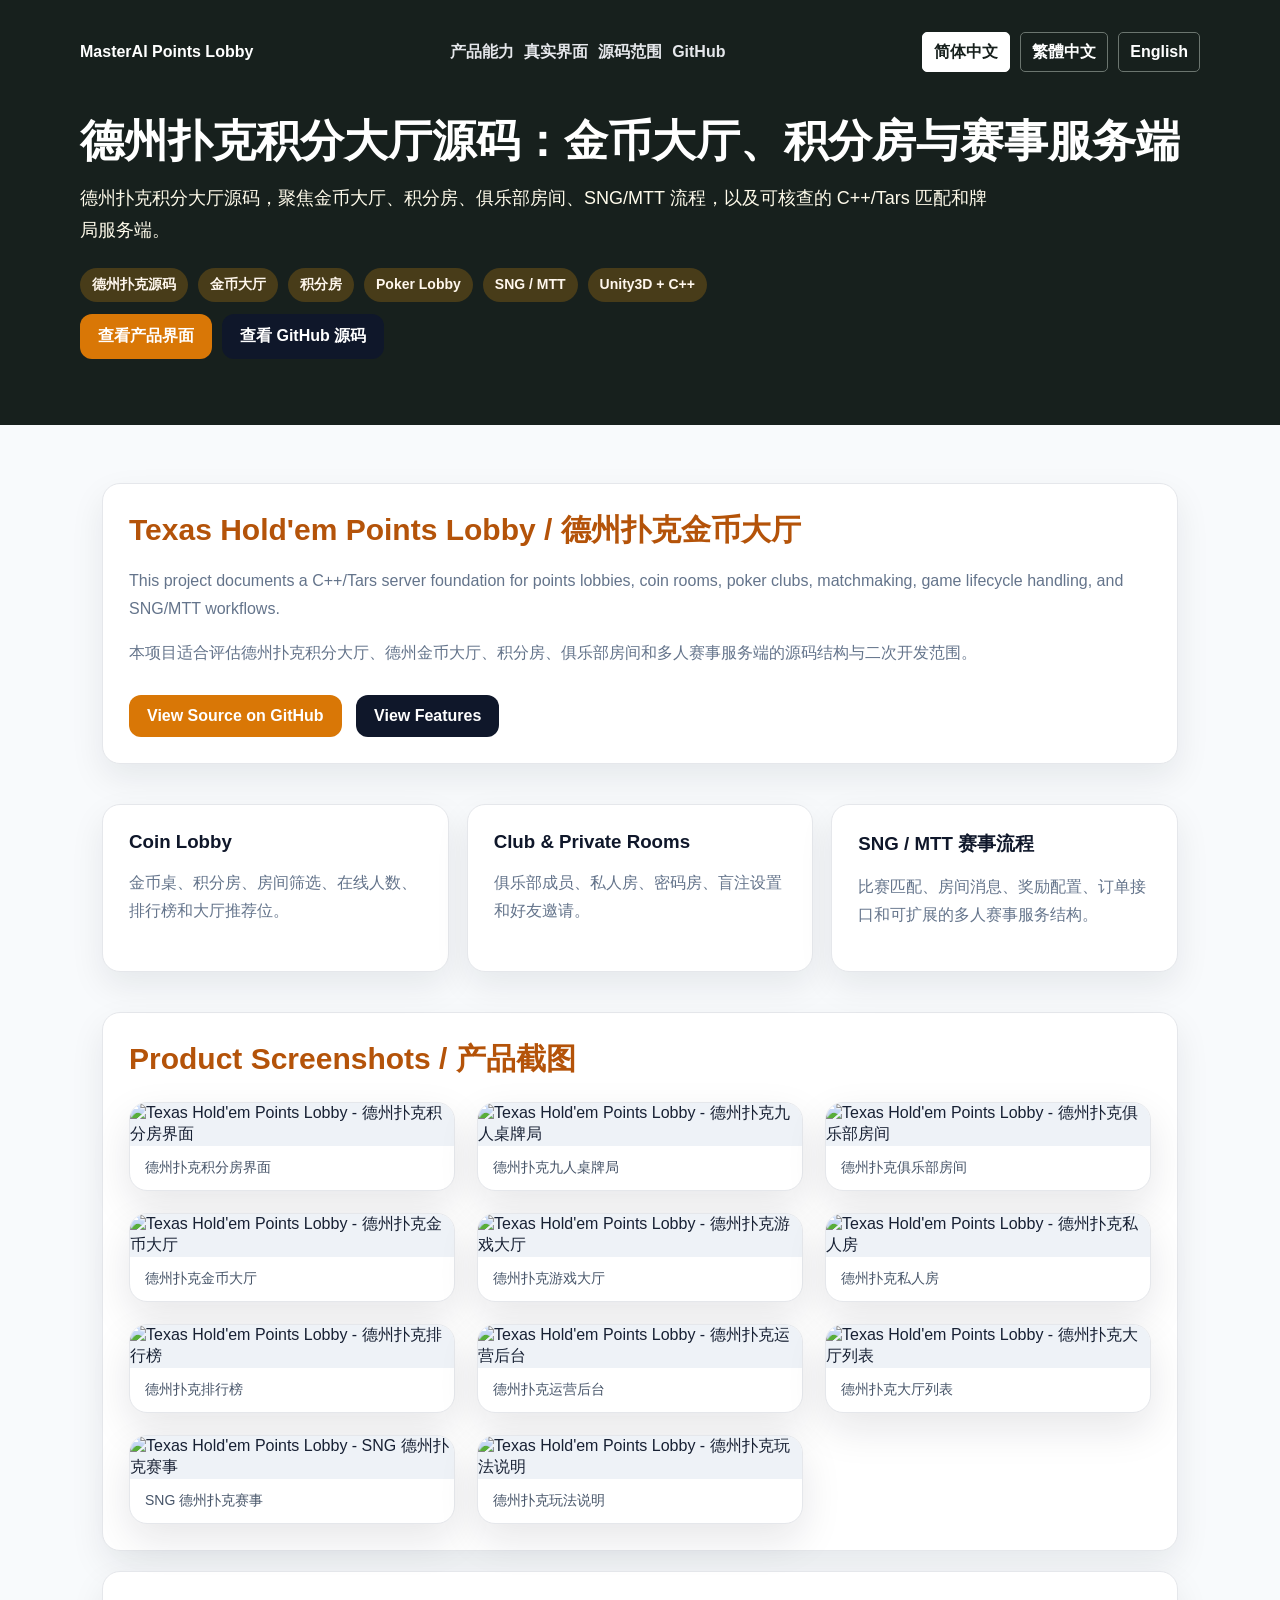
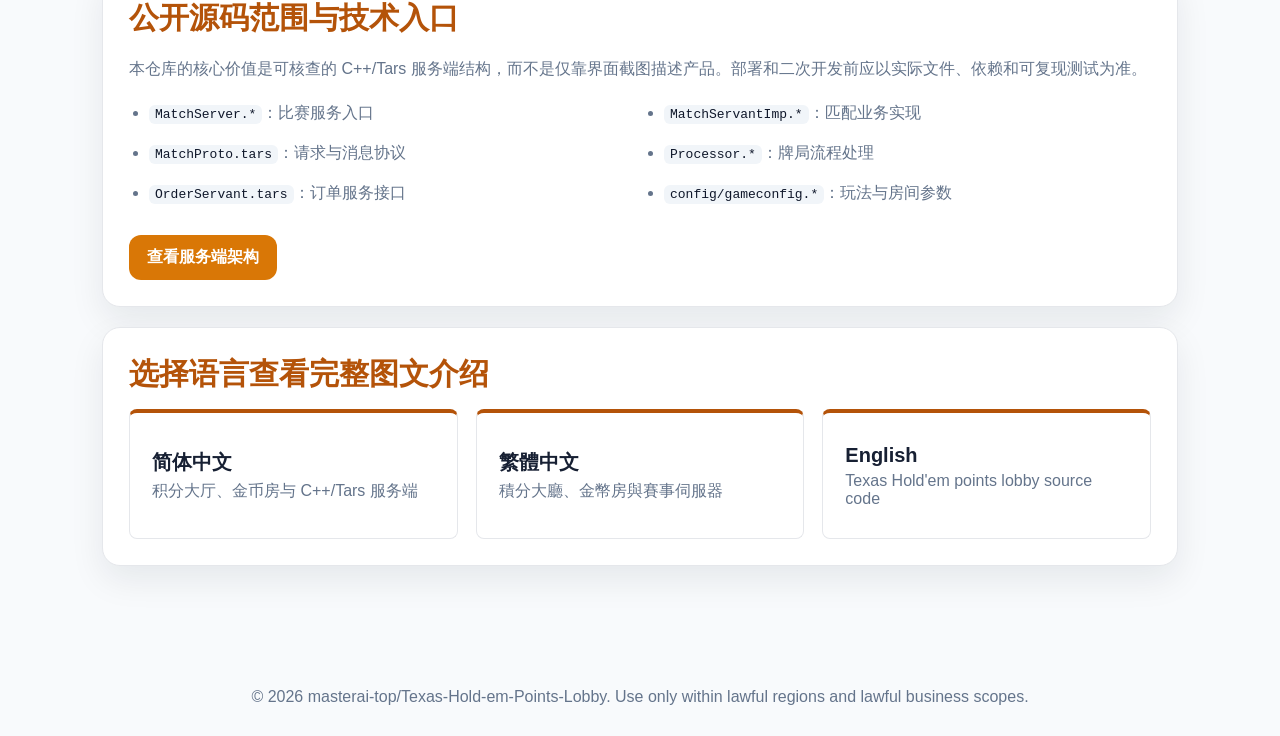
==== commit e550d82b: "Add files via upload" ====
--- a/docs/index.html
+++ b/docs/index.html
@@ -12,8 +12,8 @@
   <link rel="alternate" hreflang="zh-Hant" href="https://masterai-top.github.io/Texas-Hold-em-Points-Lobby/zh-tw/">
   <link rel="alternate" hreflang="en" href="https://masterai-top.github.io/Texas-Hold-em-Points-Lobby/en/">
   <link rel="alternate" hreflang="x-default" href="https://masterai-top.github.io/Texas-Hold-em-Points-Lobby/">
-  <meta property="og:title" content="Texas Hold'em Points Lobby Source Code">
-  <meta property="og:description" content="德州扑克金币大厅与积分房源码，支持金币大厅、积分房、俱乐部、私人房间、MTT/SNG 锦标赛、排行榜、商城充值和多语言版本。">
+  <meta property="og:title" content="德州扑克积分大厅源码 - 金币大厅与赛事服务端">
+  <meta property="og:description" content="德州扑克积分大厅、金币大厅、积分房、俱乐部房间及 C++/Tars 比赛服务端源码。">
   <meta property="og:image" content="https://masterai-top.github.io/Texas-Hold-em-Points-Lobby/Assets/screenshots/dating.jpg">
   <style>
     :root {
@@ -22,10 +22,14 @@
     }
     * { box-sizing:border-box; }
     body { margin:0; font-family:Arial, Helvetica, sans-serif; background:var(--bg); color:var(--text); }
-    header { padding:66px 24px; background:linear-gradient(135deg,#020617,#92400e); color:#fff; }
+    header { padding:32px 24px 66px; background:#17201d; color:#fff; }
     .wrap { max-width:1120px; margin:0 auto; }
-    nav { margin-bottom:30px; }
-    nav a { color:#fde68a; margin-right:18px; text-decoration:none; font-weight:700; }
+    nav { display:flex; align-items:center; justify-content:space-between; gap:20px; margin-bottom:44px; }
+    .brand { color:#fff; text-decoration:none; font-weight:800; }
+    .nav-links,.language-switch { display:flex; flex-wrap:wrap; align-items:center; gap:10px; }
+    .nav-links a { color:#e5e7eb; text-decoration:none; font-weight:700; }
+    .language-switch a { min-height:40px; display:inline-flex; align-items:center; border:1px solid #6b756f; border-radius:5px; padding:7px 11px; color:#fff; text-decoration:none; font-weight:700; }
+    .language-switch a:hover,.language-switch .active { background:#fff; color:#17201d; border-color:#fff; }
     h1 { font-size:44px; line-height:1.12; margin:18px 0 14px; }
     header p { max-width:920px; color:#fffbeb; font-size:18px; line-height:1.75; }
     main { max-width:1120px; margin:0 auto; padding:38px 22px 72px; }
@@ -41,30 +45,32 @@
     .screenshot-grid { display:grid; grid-template-columns:repeat(auto-fit,minmax(260px,1fr)); gap:22px; margin-top:22px; }
     .screenshot-grid figure { margin:0; background:#fff; border:1px solid var(--line); border-radius:18px; overflow:hidden; box-shadow:0 16px 40px rgba(15,23,42,.10); }
     .screenshot-grid img { width:100%; height:auto; display:block; background:#eef2f7; }
-    .screenshot-grid figcaption { padding:13px 15px; color:#475569; font-size:14px; border-top:1px solid #eef2f7; }
+    .screenshot-grid figcaption { padding:13px 15px; color:#475569; font-size:14px; border-top:1px solid #eef2f7; }
+    .language-grid { display:grid; grid-template-columns:repeat(3,minmax(0,1fr)); gap:18px; }
+    .language-grid a { display:flex; min-height:130px; flex-direction:column; justify-content:center; border:1px solid var(--line); border-top:4px solid var(--gold); border-radius:8px; padding:22px; background:#fff; text-decoration:none; }
+    .language-grid strong { color:var(--text); font-size:20px; }
+    .language-grid span { margin-top:5px; color:var(--muted); }
+    .scope-list { display:grid; grid-template-columns:repeat(2,minmax(0,1fr)); gap:12px 28px; padding-left:20px; }
     code { background:#f1f5f9; padding:2px 6px; border-radius:6px; color:#0f172a; }
-    footer { padding:30px; text-align:center; color:var(--muted); }
+    footer { padding:30px; text-align:center; color:var(--muted); }
+    @media(max-width:820px){nav{align-items:flex-start;flex-direction:column}.language-grid,.scope-list{grid-template-columns:1fr}.language-switch{width:100%}}
   </style>
 </head>
 <body>
   <header>
     <div class="wrap">
-      <nav>
-        <a href="zh-cn/index.html">简体中文</a>
-        <a href="zh-tw/index.html">繁體中文</a>
-        <a href="en/index.html">English</a>
-        <a href="index.html">Home</a>
-        <a href="#features">Features</a>
-        <a href="#architecture">Architecture</a>
-        <a href="https://github.com/masterai-top/Texas-Hold-em-Points-Lobby/blob/main/docs/build-guide.md">Deployment</a>
-        <a href="https://github.com/masterai-top/Texas-Hold-em-Points-Lobby">GitHub</a>
-      </nav>
+      <nav aria-label="主导航">
+        <a class="brand" href="index.html">MasterAI Points Lobby</a>
+        <div class="nav-links"><a href="#features">产品能力</a><a href="#screenshots">真实界面</a><a href="#architecture">源码范围</a><a href="https://github.com/masterai-top/Texas-Hold-em-Points-Lobby">GitHub</a></div>
+        <div class="language-switch" aria-label="语言选择"><a class="active" href="zh-cn/index.html">简体中文</a><a href="zh-tw/index.html">繁體中文</a><a href="en/index.html">English</a></div>
+      </nav>
       <h1>德州扑克积分大厅源码：金币大厅、积分房与赛事服务端</h1>
       <p>德州扑克积分大厅源码，聚焦金币大厅、积分房、俱乐部房间、SNG/MTT 流程，以及可核查的 C++/Tars 匹配和牌局服务端。</p>
-      <div class="badges">
+      <div class="badges">
         <span class="badge">德州扑克源码</span><span class="badge">金币大厅</span><span class="badge">积分房</span>
         <span class="badge">Poker Lobby</span><span class="badge">SNG / MTT</span><span class="badge">Unity3D + C++</span>
-      </div>
+      </div>
+      <a class="btn" href="#screenshots">查看产品界面</a><a class="btn secondary" href="https://github.com/masterai-top/Texas-Hold-em-Points-Lobby">查看 GitHub 源码</a>
     </div>
   </header>
   <main>
@@ -78,7 +84,7 @@
     <section class="grid" id="features">
       <div class="card"><h3>Coin Lobby</h3><p>金币桌、积分房、房间筛选、在线人数、排行榜和大厅推荐位。</p></div>
       <div class="card"><h3>Club & Private Rooms</h3><p>俱乐部成员、私人房、密码房、盲注设置和好友邀请。</p></div>
-      <div class="card"><h3>Tournaments & Operation</h3><p>MTT/SNG 赛事、商城、充值、订单记录、排行榜和后台运营扩展。</p></div>
+      <div class="card"><h3>SNG / MTT 赛事流程</h3><p>比赛匹配、房间消息、奖励配置、订单接口和可扩展的多人赛事服务结构。</p></div>
     </section>
     <section class="card" id="screenshots">
       <h2>Product Screenshots / 产品截图</h2>
@@ -129,10 +135,16 @@
         </figure>
       </div>
     </section>
-    <section class="card">
-      <h2>SEO Keywords / 搜索关键词</h2>
-      <p>Texas Hold'em poker source code, Texas Hold'em Points Lobby, poker lobby system, poker club software, Unity3D poker game, C++ poker server, 德州扑克源码、德州源码、德州扑克金币大厅源码、德州积分房源码、德州俱乐部源码、德州扑克赛事系统。</p>
-    </section>
+    <section class="card" id="architecture">
+      <h2>公开源码范围与技术入口</h2>
+      <p>本仓库的核心价值是可核查的 C++/Tars 服务端结构，而不是仅靠界面截图描述产品。部署和二次开发前应以实际文件、依赖和可复现测试为准。</p>
+      <ul class="scope-list"><li><code>MatchServer.*</code>：比赛服务入口</li><li><code>MatchServantImp.*</code>：匹配业务实现</li><li><code>MatchProto.tars</code>：请求与消息协议</li><li><code>Processor.*</code>：牌局流程处理</li><li><code>OrderServant.tars</code>：订单服务接口</li><li><code>config/gameconfig.*</code>：玩法与房间参数</li></ul>
+      <a class="btn" href="https://github.com/masterai-top/Texas-Hold-em-Points-Lobby/blob/main/docs/server-architecture.md">查看服务端架构</a>
+    </section>
+    <section class="card" aria-labelledby="language-title">
+      <h2 id="language-title">选择语言查看完整图文介绍</h2>
+      <div class="language-grid"><a href="zh-cn/index.html"><strong>简体中文</strong><span>积分大厅、金币房与 C++/Tars 服务端</span></a><a href="zh-tw/index.html"><strong>繁體中文</strong><span>積分大廳、金幣房與賽事伺服器</span></a><a href="en/index.html"><strong>English</strong><span>Texas Hold'em points lobby source code</span></a></div>
+    </section>
   </main>
   <footer>© 2026 masterai-top/Texas-Hold-em-Points-Lobby. Use only within lawful regions and lawful business scopes.</footer>
 </body>
